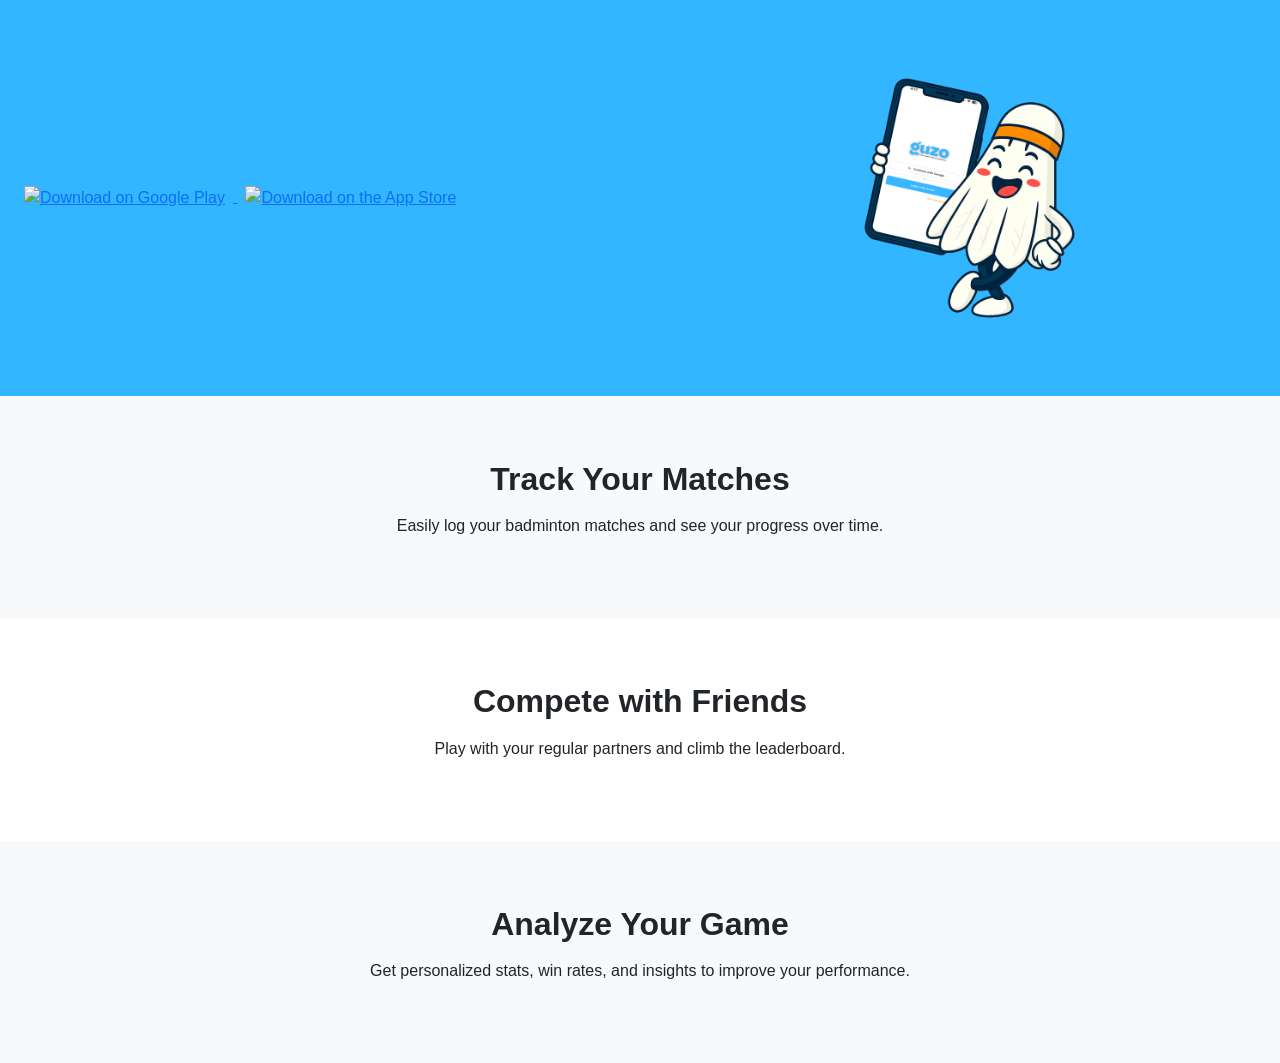
==== index.html @ fa040c20 "Update" ====
<!DOCTYPE html>
<html lang="en">
  <head>
    <meta charset="UTF-8" />
    <meta name="viewport" content="width=device-width, initial-scale=1.0" />
    <title>Guzo App Landing Page</title>
    <link
      href="https://cdn.jsdelivr.net/npm/bootstrap@5.3.0-alpha3/dist/css/bootstrap.min.css"
      rel="stylesheet"
    />
    <style>
      body {
        font-family: Arial, sans-serif;
      }
      .hero {
        background-color: #31b6ff;
        padding: 3rem 1rem;
        display: flex;
        flex-direction: column;
        align-items: center;
        justify-content: center;
        text-align: center;
      }
      @media (min-width: 768px) {
        .hero {
          flex-direction: row;
          justify-content: space-between;
          text-align: left;
        }
      }
      .store-buttons img {
        height: 50px;
        margin: 0.5rem;
      }
      .section {
        padding: 4rem 1rem;
        text-align: center;
      }
      .section h2 {
        font-weight: bold;
        margin-bottom: 1rem;
      }
    </style>
  </head>
  <body>
    <div class="hero container-fluid">
      <div class="col-md-6 d-flex flex-column align-items-center align-items-md-start">
        <div class="store-buttons">
          <a href="#">
            <img
              src="https://upload.wikimedia.org/wikipedia/commons/7/78/Google_Play_Store_badge_EN.svg"
              alt="Download on Google Play"
            />
          </a>
          <a href="#">
            <img
              src="https://developer.apple.com/assets/elements/badges/download-on-the-app-store.svg"
              alt="Download on the App Store"
            />
          </a>
        </div>
      </div>
      <div class="col-md-6 text-center mt-4 mt-md-0">
        <img
          src="./assets/guzo-phone-mascot.png"
          alt="Guzo App Preview"
          class="img-fluid"
          style="max-height: 300px"
        />
      </div>
    </div>

    <div class="section bg-light">
      <h2>Track Your Matches</h2>
      <p>Easily log your badminton matches and see your progress over time.</p>
    </div>

    <div class="section">
      <h2>Compete with Friends</h2>
      <p>Play with your regular partners and climb the leaderboard.</p>
    </div>

    <div class="section bg-light">
      <h2>Analyze Your Game</h2>
      <p>Get personalized stats, win rates, and insights to improve your performance.</p>
    </div>
  </body>
</html>
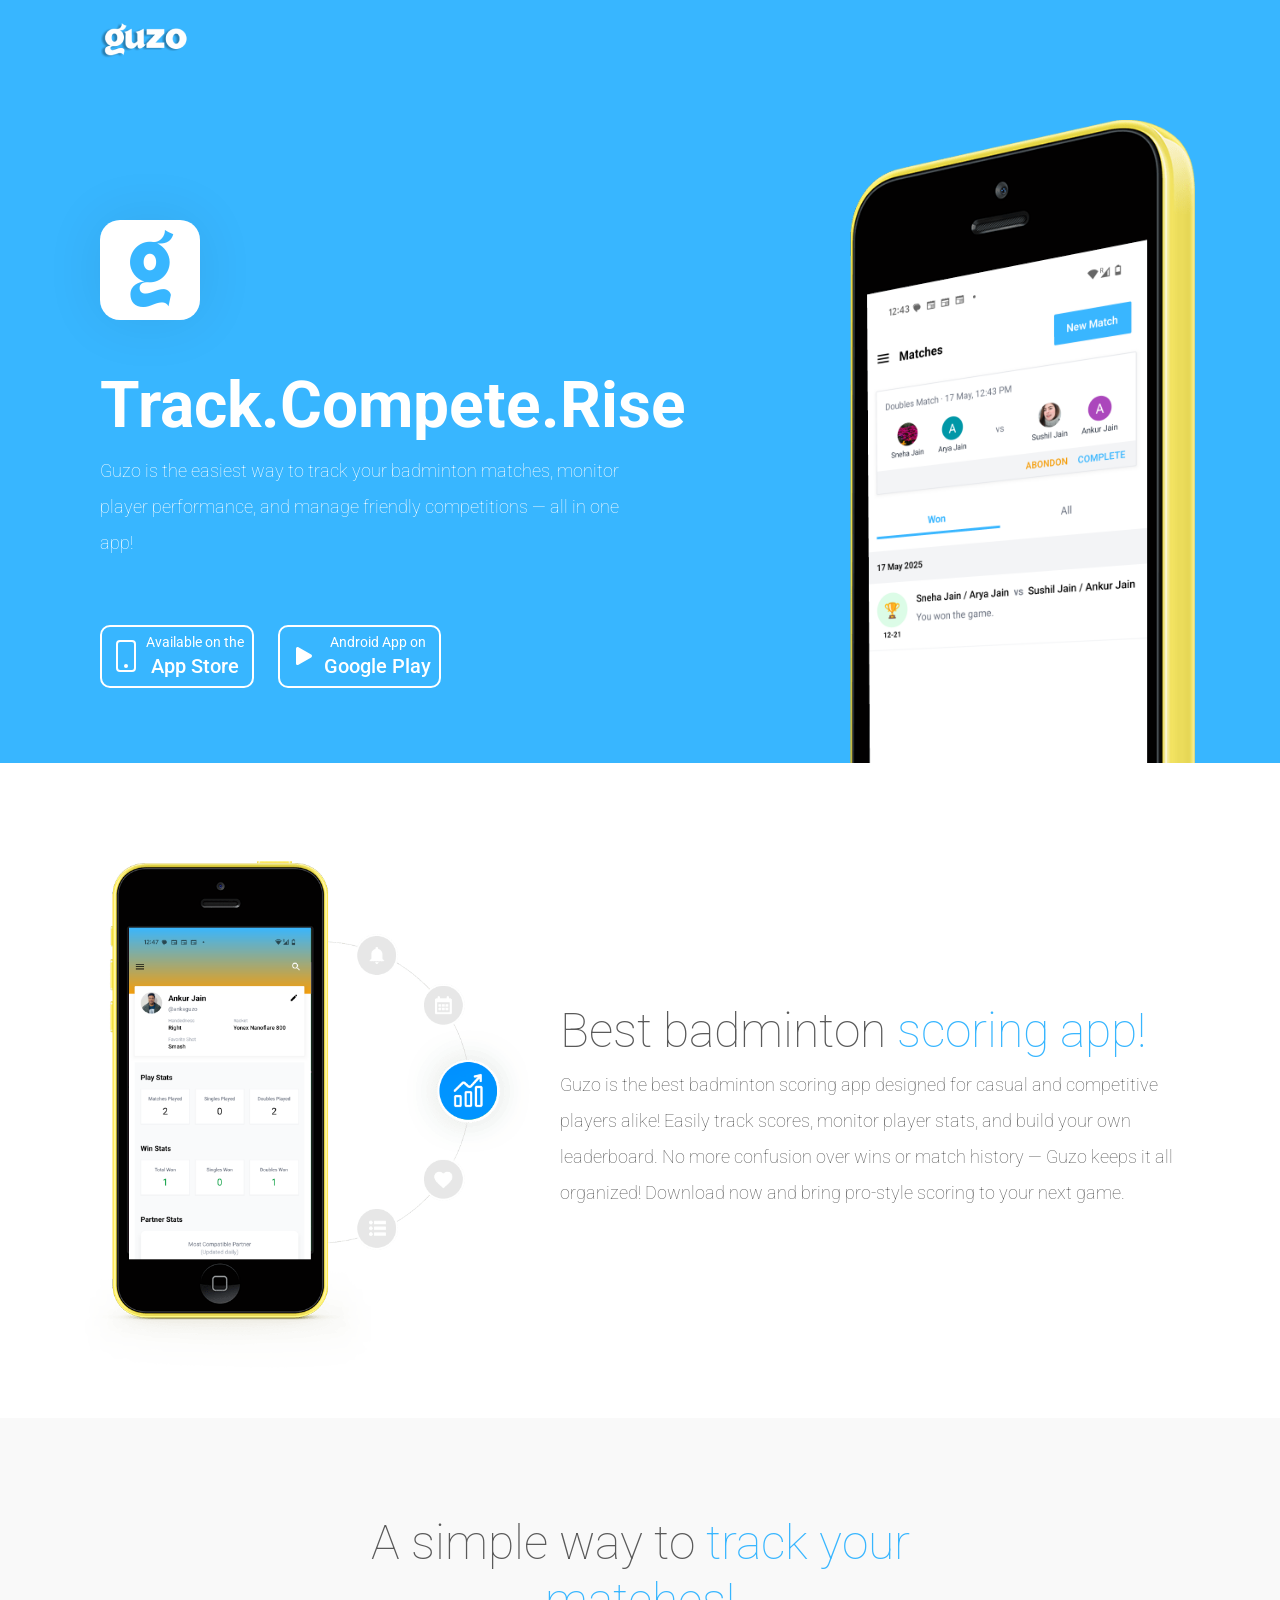
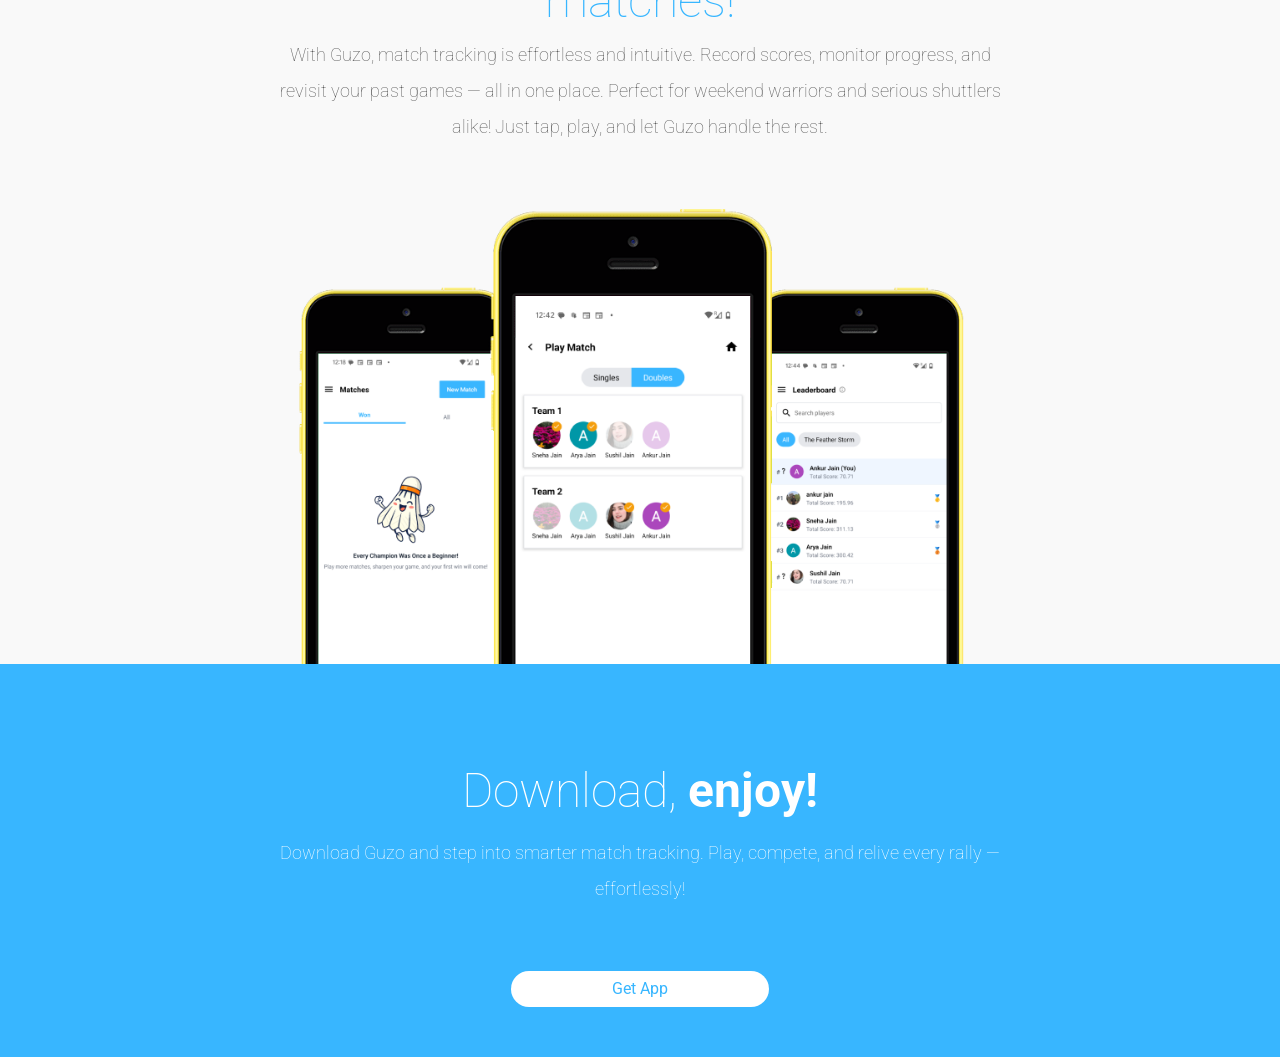
==== commit 066f209c: "Initial Landing page v1" ====
--- a/index.html
+++ b/index.html
@@ -1,88 +1,227 @@
-<!DOCTYPE html>
-<html lang="en">
-  <head>
-    <meta charset="UTF-8" />
-    <meta name="viewport" content="width=device-width, initial-scale=1.0" />
-    <title>Guzo App Landing Page</title>
-    <link
-      href="https://cdn.jsdelivr.net/npm/bootstrap@5.3.0-alpha3/dist/css/bootstrap.min.css"
-      rel="stylesheet"
-    />
-    <style>
-      body {
-        font-family: Arial, sans-serif;
-      }
-      .hero {
-        background-color: #31b6ff;
-        padding: 3rem 1rem;
-        display: flex;
-        flex-direction: column;
-        align-items: center;
-        justify-content: center;
-        text-align: center;
-      }
-      @media (min-width: 768px) {
-        .hero {
-          flex-direction: row;
-          justify-content: space-between;
-          text-align: left;
-        }
-      }
-      .store-buttons img {
-        height: 50px;
-        margin: 0.5rem;
-      }
-      .section {
-        padding: 4rem 1rem;
-        text-align: center;
-      }
-      .section h2 {
-        font-weight: bold;
-        margin-bottom: 1rem;
-      }
-    </style>
-  </head>
-  <body>
-    <div class="hero container-fluid">
-      <div class="col-md-6 d-flex flex-column align-items-center align-items-md-start">
-        <div class="store-buttons">
-          <a href="#">
-            <img
-              src="https://upload.wikimedia.org/wikipedia/commons/7/78/Google_Play_Store_badge_EN.svg"
-              alt="Download on Google Play"
-            />
-          </a>
-          <a href="#">
-            <img
-              src="https://developer.apple.com/assets/elements/badges/download-on-the-app-store.svg"
-              alt="Download on the App Store"
-            />
-          </a>
-        </div>
-      </div>
-      <div class="col-md-6 text-center mt-4 mt-md-0">
-        <img
-          src="./assets/guzo-phone-mascot.png"
-          alt="Guzo App Preview"
-          class="img-fluid"
-          style="max-height: 300px"
-        />
-      </div>
-    </div>
-
-    <div class="section bg-light">
-      <h2>Track Your Matches</h2>
-      <p>Easily log your badminton matches and see your progress over time.</p>
-    </div>
-
-    <div class="section">
-      <h2>Compete with Friends</h2>
-      <p>Play with your regular partners and climb the leaderboard.</p>
-    </div>
-
-    <div class="section bg-light">
-      <h2>Analyze Your Game</h2>
-      <p>Get personalized stats, win rates, and insights to improve your performance.</p>
-    </div>
-  </body>
-</html>
+<!DOCTYPE html>
+<html lang="en">
+
+<head>
+    <meta charset="UTF-8">
+    <meta name="viewport" content="width=device-width, initial-scale=1.0">
+
+    <!-- Favicon -->
+    <link rel="apple-touch-icon" sizes="180x180" href="images/guzo-logo.png">
+    <link rel="icon" type="image/png" sizes="32x32" href="images/guzo-logo.png">
+    <link rel="icon" type="image/png" sizes="16x16" href="images/guzo-logo.png">
+    <link rel="manifest" href="images/favicon/site.webmanifest">
+    <meta name="msapplication-TileColor" content="#00a300">
+    <meta name="theme-color" content="#ffffff">
+    <!-- End of Favicon -->
+
+    <!-- Required Social Preview MetaTags -->
+    <!-- Primary Meta Tags -->
+    <meta name="title" content="Guzo">
+    <meta name="description"
+        content="Guzo is the easiest way to track your badminton matches, monitor player performance, and manage friendly competitions — all in one app! ">
+
+    <!-- Open Graph / Facebook -->
+    <meta property="og:type" content="website">
+    <meta property="og:url" content="https://guzo.co.in">
+    <meta property="og:title" content="Guzo: Badminton score & stats">
+    <meta property="og:description"
+        content="Guzo is the easiest way to track your badminton matches, monitor player performance, and manage friendly competitions — all in one app!">
+    <meta property="og:image" content="images/preview.jpg">
+
+    <!-- Twitter -->
+    <meta property="twitter:card" content="summary_large_image">
+    <meta property="twitter:url" content="https://guzo.co.in">
+    <meta property="twitter:title" content="Guzo: Badminton score & stats">
+    <meta property="twitter:description"
+        content="Guzo is the easiest way to track your badminton matches, monitor player performance, and manage friendly competitions — all in one app!">
+    <meta property="twitter:image" content="images/preview.jpg">
+    <!-- End Required Social Preview MetaTags -->
+
+    <!-- ROBOTO - Google Font -->
+    <link href="https://fonts.googleapis.com/css2?family=Roboto:wght@300;400;700;900&display=swap" rel="stylesheet">
+
+    <!-- Main CSS Linking -->
+    <link rel="stylesheet" href="style.css">
+
+    <!-- Bootstrap 4.5.3 Stylesheet CDN -->
+    <link rel="stylesheet" href="https://cdn.jsdelivr.net/npm/bootstrap@4.5.3/dist/css/bootstrap.min.css"
+        integrity="sha384-TX8t27EcRE3e/ihU7zmQxVncDAy5uIKz4rEkgIXeMed4M0jlfIDPvg6uqKI2xXr2" crossorigin="anonymous">
+
+    <title>Guzo: Badminton score & stats</title>
+</head>
+
+<body data-anm=".anm">
+    <!-- Preloader -->
+    <div class="preloader">
+        <div class="loader"></div>
+    </div>
+    <!-- Hero Section -->
+    <div id="hero" class="bg-blue">
+       
+        <!-- Hero Contents -->
+        <div class="container text-white">
+            <!-- Navbar -->
+            <nav class="navbar navbar-expand-lg navbar-light pt-3 text-white">
+                <!-- logo -->
+                <a class="navbar-brand" href=""><img src="images/guzo-logo-white.png" alt=""></a>
+
+                <button class="navbar-toggler" type="button" data-toggle="collapse" data-target="#navbarTogglerDemo02"
+                    aria-controls="navbarTogglerDemo02" aria-expanded="false" aria-label="Toggle navigation">
+                    <span class="toggle-icon">
+                        <svg width="1em" height="1em" viewBox="0 0 16 16" class="bi bi-three-dots-vertical"
+                            fill="#ffffff" xmlns="http://www.w3.org/2000/svg">
+                            <path fill-rule="evenodd"
+                                d="M9.5 13a1.5 1.5 0 1 1-3 0 1.5 1.5 0 0 1 3 0zm0-5a1.5 1.5 0 1 1-3 0 1.5 1.5 0 0 1 3 0zm0-5a1.5 1.5 0 1 1-3 0 1.5 1.5 0 0 1 3 0z" />
+                        </svg></span>
+                </button>
+
+                <div class="collapse navbar-collapse" id="navbarTogglerDemo02">
+                    <ul class="navbar-nav text-center ml-auto mt-2 mt-lg-0">
+
+                        <!-- <li class="nav-item text-center">
+                            <a class="get-app btn" href="#">Get App</a>
+                        </li> -->
+                    </ul>
+                </div>
+            </nav>
+
+            <!-- Hero Main Items -->
+            <div class="row ml-0 mt-5">
+                <div class="col-12 col-lg-8 col-md-8 hero-left">
+                    <img class="rounded-icon mb-5" src="images/icon.png" alt="">
+                    <h1><span class="text-bold">Track.Compete.Rise</span></h1>
+                    <p class="w-75 mb-5">
+                        Guzo is the easiest way to track your badminton matches, monitor player performance, 
+                        and manage friendly competitions — all in one app!
+                    </p>
+                    <div class="download-buttons">
+                        <div class="download-app pt-3 d-flex flex-row pb-5">
+                            <a href="#" class="text-white">
+                                <div class="appstore">
+                                    <div
+                                        class="card border-white rounded bg-blue d-flex flex-row align-items-center  px-2 text-center">
+                                        <div class="icon float-left align-items-center"><svg width="2rem" height="2rem"
+                                                viewBox="0 0 16 16" class="bi bi-phone" fill="currentColor"
+                                                xmlns="http://www.w3.org/2000/svg">
+                                                <path fill-rule="evenodd"
+                                                    d="M11 1H5a1 1 0 0 0-1 1v12a1 1 0 0 0 1 1h6a1 1 0 0 0 1-1V2a1 1 0 0 0-1-1zM5 0a2 2 0 0 0-2 2v12a2 2 0 0 0 2 2h6a2 2 0 0 0 2-2V2a2 2 0 0 0-2-2H5z" />
+                                                <path fill-rule="evenodd" d="M8 14a1 1 0 1 0 0-2 1 1 0 0 0 0 2z" />
+                                            </svg></div>
+                                        <div class="content float-right ml-1">
+                                            <small>Available on the</small>
+                                            <h5>App Store</h5>
+                                        </div>
+                                    </div>
+                                </div>
+                            </a>
+                            <div class="download-app ml-4">
+                                <a href="#" class="text-white">
+                                    <div class="playstore">
+                                        <div
+                                            class="card border-white rounded bg-blue d-flex flex-row align-items-center px-2 text-center">
+                                            <div class="icon float-left align-items-center">
+                                                <svg width="2rem" height="2rem" viewBox="0 0 16 16"
+                                                    class="bi bi-play-fill" fill="#ffffff"
+                                                    xmlns="http://www.w3.org/2000/svg">
+                                                    <path
+                                                        d="M11.596 8.697l-6.363 3.692c-.54.313-1.233-.066-1.233-.697V4.308c0-.63.692-1.01 1.233-.696l6.363 3.692a.802.802 0 0 1 0 1.393z" />
+                                                </svg>
+                                            </div>
+                                            <div class="content float-right ml-1">
+                                                <small>Android App on</small>
+                                                <h5>Google Play</h5>
+                                            </div>
+                                        </div>
+                                    </div>
+                                </a>
+                            </div>
+                        </div>
+                    </div>
+                </div>
+
+                <div class="col-4 col-lg-4 col-md-4 ml-auto d-flex">
+                    <img src="images/hero-right-image.png" class="hero-right-img">
+                </div>
+            </div>
+
+        </div>
+    </div>
+    <!-- End Hero Section -->
+
+    <!-- Features Section -->
+    <section id="features" class="mt-5">
+        <div class="container">
+            <div class="row">
+                <div class="col-12 col-lg-5 col-md-6">
+                    <img src="images/features.png" alt="">
+                </div>
+                <div class="col-12 col-lg-7 col-md-6 d-flex flex-column my-auto">
+                    <h2>Best badminton <span class="text-blue">scoring app!</span></h2>
+                    <p>
+                        Guzo is the best badminton scoring app designed for casual and competitive players alike!
+                        Easily track scores, monitor player stats, and build your own leaderboard.
+                        No more confusion over wins or match history — Guzo keeps it all organized!
+                        Download now and bring pro-style scoring to your next game.
+                    </p>
+                </div>
+            </div>
+        </div>
+    </section>
+    <!-- End Features Section -->
+
+    <!-- Plan Section -->
+    <div id="plan" class="bg-shade text-center pt-5">
+        <div class="container  pt-5">
+            <div class="row">
+                <div class="col-12 col-lg-8 m-auto">
+                    <h2>A simple way to <span class="text-blue">track your matches!</span></h2>
+                    <p>
+                        With Guzo, match tracking is effortless and intuitive.
+                        Record scores, monitor progress, and revisit your past games — all in one place.
+                        Perfect for weekend warriors and serious shuttlers alike!
+                        Just tap, play, and let Guzo handle the rest.
+                    </p>
+                    <img class="mt-5 text-center" src="images/app-screenshot.png" alt="">
+                </div>
+            </div>
+        </div>
+    </div>
+
+    <!-- Footer Section -->
+    <section id="footer" class="text-white text-center">
+        <div class="container pt-5">
+            <div class="row">
+                <div class="col-12 col-lg-8 m-auto">
+                    <h2 class="mb-3">Download, <span class="text-bold">enjoy!</span></h2>
+                    <p>
+                        Download Guzo and step into smarter match tracking.
+                        Play, compete, and relive every rally — effortlessly!
+                    </p>
+                    <a class="our-app-btn btn mt-5" href="#">Get App</a>
+                </div>
+            </div>
+        </div>
+    </section>
+    <!-- End Footer Section -->
+
+    <!--   Bootstrap jQuery CDN   -->
+    <script src="https://code.jquery.com/jquery-3.5.1.slim.min.js" integrity="sha384-DfXdz2htPH0lsSSs5nCTpuj/zy4C+OGpamoFVy38MVBnE+IbbVYUew+OrCXaRkfj" crossorigin="anonymous"></script>
+    <script src="https://cdn.jsdelivr.net/npm/bootstrap@4.5.3/dist/js/bootstrap.bundle.min.js" integrity="sha384-ho+j7jyWK8fNQe+A12Hb8AhRq26LrZ/JpcUGGOn+Y7RsweNrtN/tE3MoK7ZeZDyx" crossorigin="anonymous"></script>
+    
+    <script>
+        // Anm © 2014-2015 Andrey Polischuk github.com/andrepolischuk/anm
+            !function () { "use strict"; function g() { } function i(a) { var b = {}; return b.x = a.clientX - window.innerWidth / 2 || 0, b.y = a.clientY - window.innerHeight / 2 || 0, b.fi = Math.atan(0 === b.x ? 1 / 0 : -b.y / b.x) + (b.x < 0 ? Math.PI : -b.y < 0 ? 2 * Math.PI : 0), b.s = 45 * Math.sin(2 * b.fi) / 100, b.x /= 100, b.y /= 100, b.r = 2 * (Math.sqrt(Math.pow(b.x, 2) + Math.pow(b.y, 2)) / Math.sqrt(Math.pow(window.innerWidth, 2) + Math.pow(window.innerHeight, 2))), b } function j(a) { for (var b = {}, c = 0; c < e.length; c++)b[e[c]] = +a.getAttribute("data-speed-" + e[c]) || 0; return b } function k(a, b) { var c = {}; return c.x = a.x * b.x + "px", c.y = a.y * b.y + "px", c.scale = 1 + a.r * b.scale, c.opacity = 1 - a.r * Math.abs(b.opacity), c.rotate = 100 * -a.s * a.r * b.rotate + "deg", c } function l(a, c) { if (b) a.style.marginLeft = c.x, a.style.marginTop = c.y; else { for (var d in f) f.hasOwnProperty(d) && (a.style[d] = [f[d], "(", c.x + "," + c.y, "translate" === f[d] ? "" : ",0", ") scale(", c.scale, ") rotate(", c.rotate, ")"].join("")); a.style.opacity = c.opacity, a.style.MozOpacity = c.opacity } } function m(a) { if (!d) { a = "touchmove" === a.type ? a.changedTouches[0] : a; for (var b, c, g, e = i(a), f = 0; f < h.length; f++)g = h[f], b = j(g), c = k(e, b), l(g, c) } } var a = document.body.getAttribute("data-anm"); if (a) { var d, b = /MSIE.\d+\./gi.test(navigator.userAgent) && +navigator.userAgent.replace(/.*MSIE.(\d+)\..*/gi, "$1") < 9, c = "ontouchstart" in window || "onmsgesturechange" in window ? "touchmove" : "mousemove", e = ["x", "y", "scale", "opacity", "rotate"], f = { webkitTransform: "translate3d", MozTransform: "translate3d", msTransform: "translate3d", OTransform: "translate", transform: "translate3d" }, h = g.elements = document.querySelectorAll(a); g.on = function () { d = !1 }, g.off = function () { d = !0 }, g.toggle = function () { d = !d }, m({}), window.addEventListener ? window.addEventListener(c, m, !1) : window.attachEvent("onmousemove", function () { m.call(window, window.event) }), "function" == typeof define && define.amd ? define([], function () { return g }) : "undefined" != typeof module && module.exports ? module.exports = g : this.anm = g } }.call(this);
+
+
+            // Preloader
+            document.querySelector(".preloader").classList.add("opacity-0");
+            setTimeout(function () {
+                document.querySelector(".preloader").style.display = "none";
+            }, 1000);
+
+            // Initialize plugin
+            anm.on();
+    </script>
+</body>
+
+</html>
--- a/style.css
+++ b/style.css
@@ -0,0 +1,420 @@
+/* CSS Global Rules */
+* {
+    margin: 0;
+    padding: 0;
+    box-sizing: border-box;
+    font-family: "Roboto",
+        sans-serif !important;
+    scroll-behavior: smooth;
+}
+
+html {
+    font-size: 16px !important;
+}
+
+body {
+    font-size: 1.125rem !important;
+    overflow-x: hidden;
+    color: #5a5a5a !important;
+}
+
+h1 {
+    font-size: 4rem !important;
+}
+
+h2 {
+    font-size: 3rem !important;
+    font-weight: 100 !important;
+}
+
+h1,
+h2 {
+    font-weight: 100 !important;
+}
+
+p {
+    font-size: 1.125rem !important;
+    line-height: 2;
+    font-weight: 100;
+}
+
+img {
+    -moz-user-select: none;
+    -ms-user-select: none;
+    -webkit-user-drag: none;
+    -webkit-user-select: none;
+    user-drag: none;
+    user-select: none;
+    height: auto;
+    max-width: 100%;
+    pointer-events: none;
+}
+
+::selection {
+    background-color: #2ecc71;
+    color: #ffffff;
+}
+
+.btn:focus {
+    box-shadow: none !important;
+}
+
+/* Preloader */
+.preloader {
+    background-color: #ffffff;
+    position: fixed;
+    left: 0;
+    top: 0;
+    height: 100%;
+    width: 100%;
+    z-index: 150;
+    display: flex;
+    display: -ms-flexbox;
+    -ms-flex-align: center;
+    -ms-flex-pack: center;
+    align-items: center;
+    justify-content: center;
+    transition: all 1s ease;
+    -webkit-transition: all 1s ease;
+}
+
+.preloader.opacity-0 {
+    opacity: 0;
+}
+
+.preloader .loader {
+    height: 2.5rem;
+    width: 2.5rem;
+    border: 0.25rem solid #2ecc71;
+    border-radius: 50%;
+    border-top: 0.25rem solid transparent;
+    border-bottom: 0.25rem solid transparent;
+    animation: spin 2s linear infinite;
+    -webkit-animation: spin 0.8s linear infinite;
+}
+
+@keyframes spin {
+    0% {
+        transform: rotate(0deg);
+        -webkit-transform: rotate(0deg);
+    }
+
+    100% {
+        transform: rotate(360deg);
+        -webkit-transform: rotate(360deg);
+    }
+}
+
+@-webkit-keyframes spin {
+    0% {
+        transform: rotate(0deg);
+        -webkit-transform: rotate(0deg);
+    }
+
+    100% {
+        transform: rotate(360deg);
+        -webkit-transform: rotate(360deg);
+    }
+}
+
+/* End: Preloader */
+
+/* End CSS Global Rules */
+
+/* Reusable Components */
+
+section {
+    padding: 3.125rem 0;
+}
+
+/* End Reusable Components */
+
+/* Custom Classes */
+
+/* Custom Classes for Texts */
+.text-green {
+    color: #2ecc71 !important;
+    font-weight: 100 !important;
+}
+
+.text-blue {
+    color: #38b6ff !important;
+    font-weight: 100 !important;
+}
+
+.text-gray {
+    color: #b4b4b4 !important;
+}
+
+.text-metal {
+    color: #5a5a5a !important;
+    font-weight: 100 !important;
+}
+
+.text-bold {
+    font-weight: 700 !important;
+}
+
+/* Custom Classes for Backgrounds */
+.bg-green {
+    background: #2ecc71 !important;
+}
+
+.bg-blue {
+    background: #38b6ff !important;
+}
+
+.bg-shade {
+    background: #f9f9f9 !important;
+}
+
+/* Custom Button */
+.get-app {
+    padding: 0.3125rem 1.875rem !important;
+    color: #38b6ff !important;
+    background-color: #fff !important;
+    border-radius: 3.125rem !important;
+}
+
+/* End Custom Classes */
+
+/* Main Styles */
+
+/* Hero Section Styling */
+
+/* Navbar Styling */
+.navbar-light .navbar-toggler {
+    border: 0.0625rem solid transparent !important;
+    outline: 0.0625rem solid transparent !important;
+
+}
+
+.navbar-light .navbar-nav .nav-link {
+    color: #ffffff !important;
+}
+
+.navbar-light .navbar-nav .nav-link:hover,
+.navbar-light .navbar-nav .nav-link:active {
+    color: #f9f9f9 !important;
+}
+
+.navbar-nav li {
+    margin-left: 1.875rem !important;
+}
+
+#hero {
+    color: #ffffff;
+    height: 100%;
+    width: 100%;
+    position: relative;
+}
+
+.bg-image img {
+    position: absolute;
+    left: 0;
+    right: 0;
+    margin-left: auto;
+    margin-right: auto;
+    filter: blur(0.3125rem);
+    overflow-x: hidden;
+}
+
+.hero-left {
+    margin-top: 6.25rem;
+}
+
+.rounded-icon {
+    border-radius: 1.25rem;
+    box-shadow: 0 0 3.75rem #00000015;
+}
+
+.appstore .card,
+.playstore .card {
+    border: 0.125rem solid #ffffff !important;
+    border-radius: 0.625rem !important;
+}
+
+/* End Hero Section Styling */
+
+#plan .container {
+    position: relative;
+    padding-top: 3.125rem;
+}
+
+.plan-bg-image {
+    position: absolute;
+    bottom: 10%;
+    filter: blur(0.3125rem);
+
+}
+
+/* End Plan Section */
+
+/* Manage Section */
+.item-image img {
+    width: 5rem !important;
+}
+
+.food-items p {
+    line-height: 1 !important;
+}
+
+.screen {
+    display: none;
+}
+
+/* End Manage Section */
+
+/* Footer Section */
+#footer {
+    background: #38b6ff;
+    background-position: center center;
+    background-size: contain;
+}
+
+.our-app-btn {
+    padding: 0.3125rem 100px !important;
+    color: #38b6ff !important;
+    background-color: #fff !important;
+    border-radius: 3.125rem !important;
+}
+
+.btn:hover {
+    transform: scale(1.1);
+    transition: .3s;
+}
+
+/* End Footer Section */
+
+/* End Main Styles */
+
+/* Extra small devices (portrait phones, less than 576px) */
+@media (max-width: 575.98px) {
+    body {
+        font-size: 16px !important;
+        text-align: center !important;
+    }
+
+    h1 {
+        font-size: 40px !important;
+    }
+
+    h2 {
+        font-size: 30px !important;
+    }
+
+    .bg-image img {
+        top: 300px !important;
+        overflow: hidden !important;
+    }
+
+    #hero .row {
+        margin-top: 0 !important;
+        margin-right: 0 !important;
+    }
+
+    #hero .row p {
+        width: 100% !important;
+        margin: 0 !important;
+    }
+
+    .download-app {
+        display: none !important;
+    }
+
+    .download-app:last-child {
+        display: none !important;
+
+    }
+
+    #manage {
+        padding: 50px 0 !important;
+    }
+
+    #manage .row p {
+        margin-right: 0 !important;
+    }
+
+    .food-items {
+        display: none !important;
+
+    }
+
+    .screen {
+        display: block !important;
+    }
+}
+
+/* Small devices (landscape phones, 576px and up) */
+@media (min-width: 576px) and (max-width: 767.98px) {
+    body {
+        text-align: center !important;
+    }
+
+    h1 {
+        font-size: 50px !important;
+    }
+
+    h2 {
+        font-size: 40px !important;
+    }
+
+    .bg-image img {
+        top: 300px !important;
+    }
+
+    #hero .row {
+        margin-top: 0 !important;
+        margin-right: 0 !important;
+    }
+
+    #hero .row p {
+        width: 100% !important;
+        margin: 0 !important;
+    }
+
+    .download-buttons {
+        margin-left: 15% !important;
+    }
+
+    #manage .row p {
+        margin-right: 0 !important;
+    }
+}
+
+/* Medium devices (tablets, 768px and up) */
+@media (min-width: 768px) and (max-width: 991.98px) {
+
+    h1 {
+        font-size: 50px !important;
+    }
+
+    h2 {
+        font-size: 40px !important;
+    }
+
+    .bg-image img {
+        top: 300px !important;
+    }
+
+    #hero .row {
+        margin-top: 0 !important;
+        margin-right: 0 !important;
+    }
+
+    #hero .row p {
+        width: 100% !important;
+        margin: 0 !important;
+    }
+
+    #manage {
+        text-align: center !important;
+    }
+}
+
+@media (max-width: 1900px) {
+    .bg-image img {
+        top: 100px !important;
+        overflow-x: hidden !important;
+    }
+}
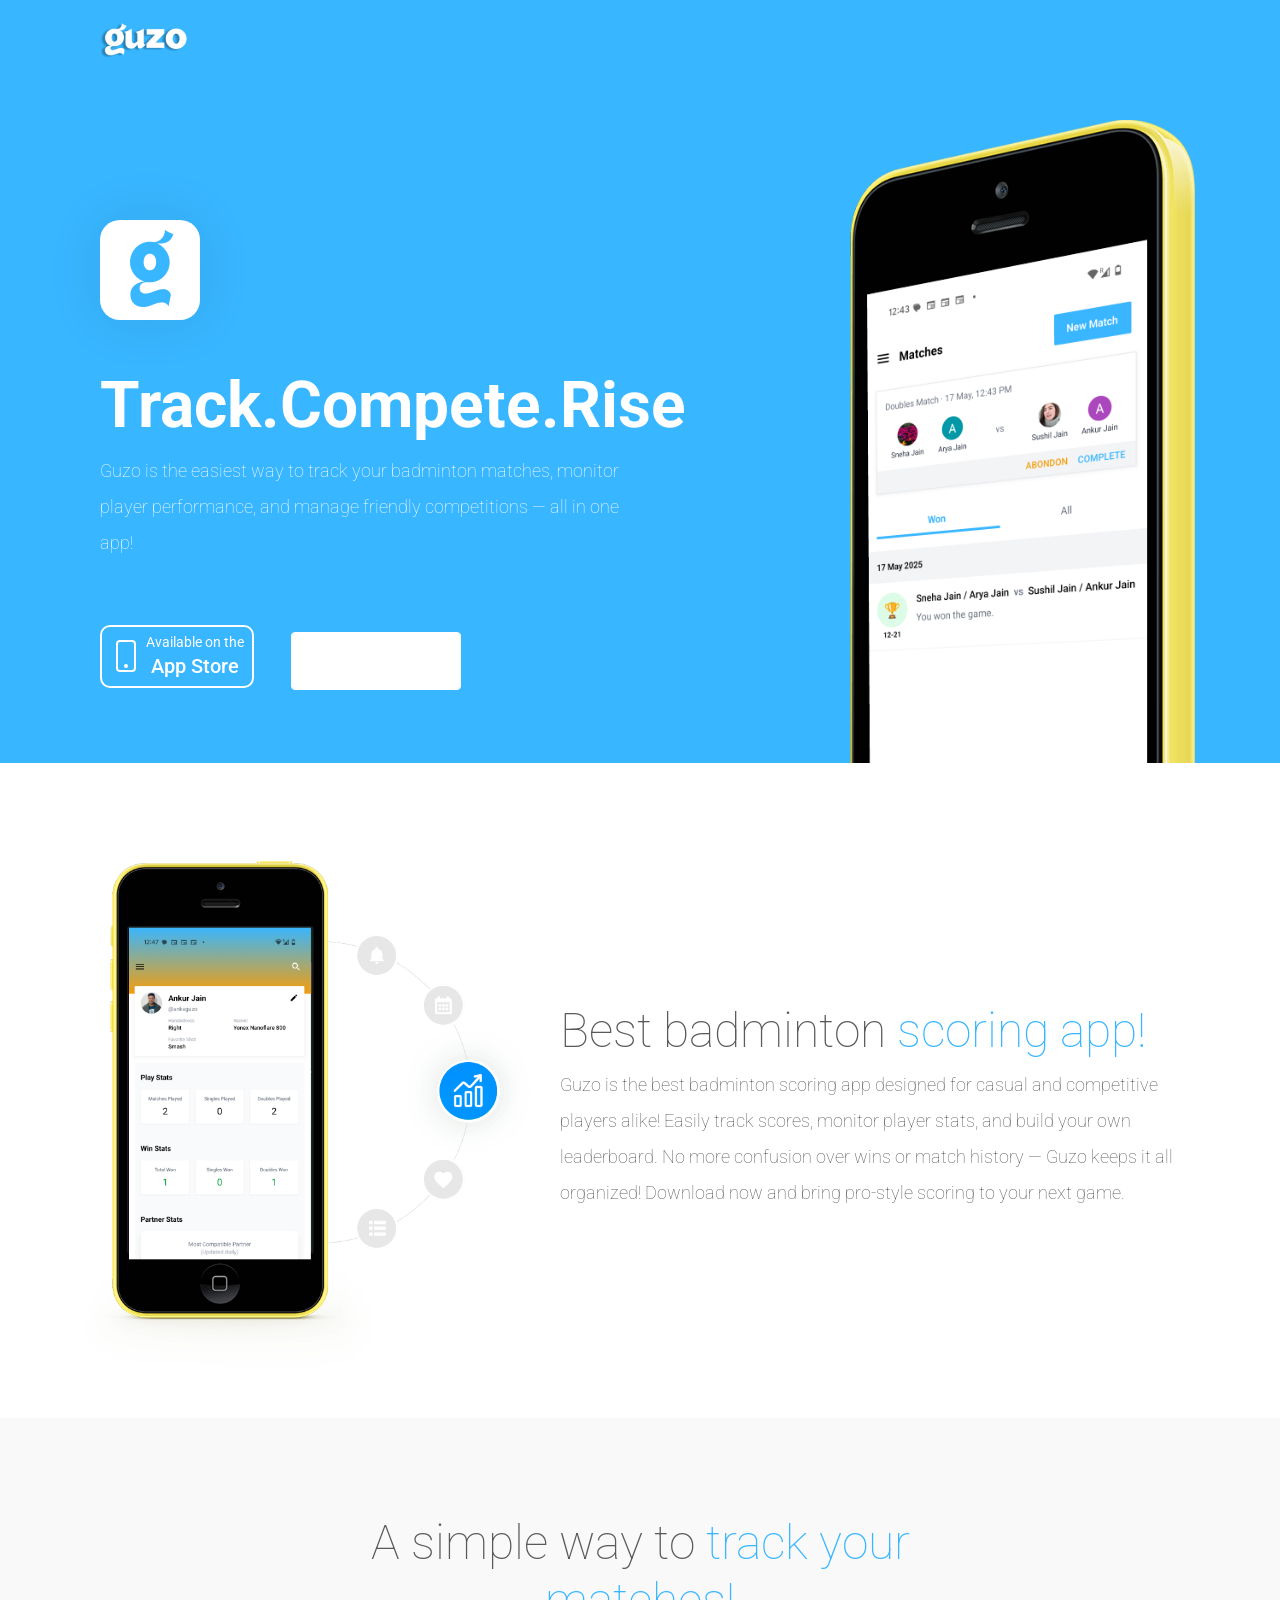
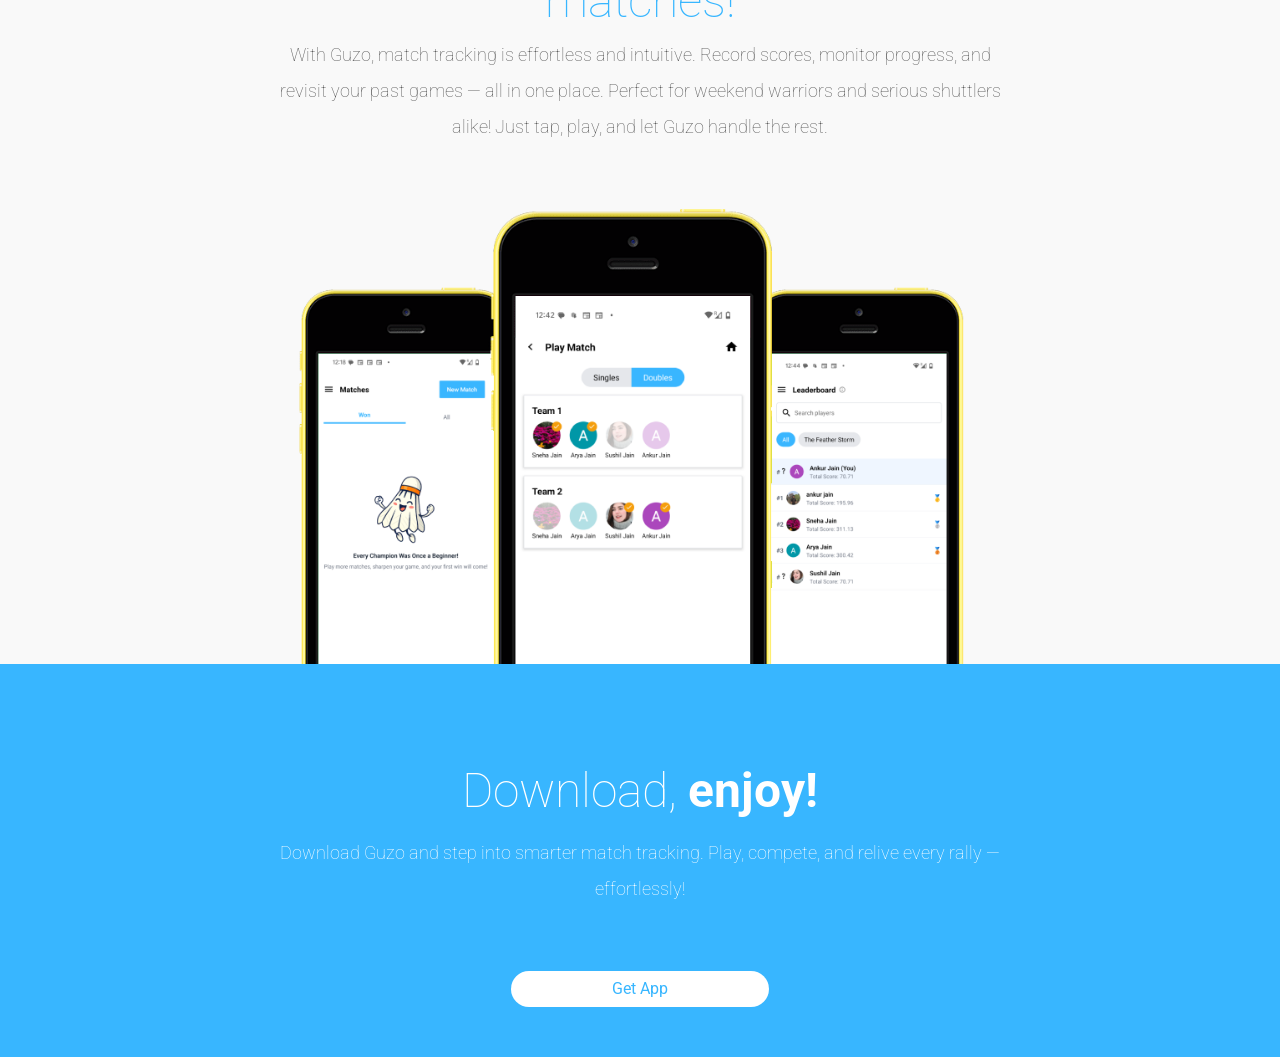
==== commit 01cbe01a: "Adding modal for google play closed testing workflow" ====
--- a/index.html
+++ b/index.html
@@ -64,25 +64,6 @@
             <nav class="navbar navbar-expand-lg navbar-light pt-3 text-white">
                 <!-- logo -->
                 <a class="navbar-brand" href=""><img src="images/guzo-logo-white.png" alt=""></a>
-
-                <button class="navbar-toggler" type="button" data-toggle="collapse" data-target="#navbarTogglerDemo02"
-                    aria-controls="navbarTogglerDemo02" aria-expanded="false" aria-label="Toggle navigation">
-                    <span class="toggle-icon">
-                        <svg width="1em" height="1em" viewBox="0 0 16 16" class="bi bi-three-dots-vertical"
-                            fill="#ffffff" xmlns="http://www.w3.org/2000/svg">
-                            <path fill-rule="evenodd"
-                                d="M9.5 13a1.5 1.5 0 1 1-3 0 1.5 1.5 0 0 1 3 0zm0-5a1.5 1.5 0 1 1-3 0 1.5 1.5 0 0 1 3 0zm0-5a1.5 1.5 0 1 1-3 0 1.5 1.5 0 0 1 3 0z" />
-                        </svg></span>
-                </button>
-
-                <div class="collapse navbar-collapse" id="navbarTogglerDemo02">
-                    <ul class="navbar-nav text-center ml-auto mt-2 mt-lg-0">
-
-                        <!-- <li class="nav-item text-center">
-                            <a class="get-app btn" href="#">Get App</a>
-                        </li> -->
-                    </ul>
-                </div>
             </nav>
 
             <!-- Hero Main Items -->
@@ -96,7 +77,7 @@
                     </p>
                     <div class="download-buttons">
                         <div class="download-app pt-3 d-flex flex-row pb-5">
-                            <a href="#" class="text-white">
+                            <a href="https://apps.apple.com/in/app/guzo-badminton-score-stats/id6745791437" class="text-white">
                                 <div class="appstore">
                                     <div
                                         class="card border-white rounded bg-blue d-flex flex-row align-items-center  px-2 text-center">
@@ -114,8 +95,8 @@
                                     </div>
                                 </div>
                             </a>
-                            <div class="download-app ml-4">
-                                <a href="#" class="text-white">
+                            <!-- <div class="download-app ml-4">
+                                <a href="https://play.google.com/store/apps/details?id=com.guzo_expo_user.guzo" class="text-white">
                                     <div class="playstore">
                                         <div
                                             class="card border-white rounded bg-blue d-flex flex-row align-items-center px-2 text-center">
@@ -134,6 +115,50 @@
                                         </div>
                                     </div>
                                 </a>
+                            </div> -->
+                            <!-- Google Play Button with Modal Trigger -->
+                            <div class="download-app ml-4">
+                                <button class="btn text-white bg-blue" data-toggle="modal" data-target="#betaModal">
+                                <div class="playstore card border-white rounded d-flex flex-row align-items-center px-2 text-center">
+                                    <div class="icon float-left align-items-center">
+                                    <svg width="2rem" height="2rem" viewBox="0 0 16 16"
+                                        class="bi bi-play-fill" fill="#ffffff"
+                                        xmlns="http://www.w3.org/2000/svg">
+                                        <path d="M11.596 8.697l-6.363 3.692c-.54.313-1.233-.066-1.233-.697V4.308c0-.63.692-1.01 1.233-.696l6.363 3.692a.802.802 0 0 1 0 1.393z"/>
+                                    </svg>
+                                    </div>
+                                    <div class="content float-right ml-1">
+                                    <small>Closed Beta</small>
+                                    <h5>Join & Install</h5>
+                                    </div>
+                                </div>
+                                </button>
+                            </div>
+                            
+                            <!-- Modal -->
+                            <div class="modal fade" id="betaModal" tabindex="-1" aria-hidden="true">
+                                <div class="modal-dialog modal-dialog-centered">
+                                <div class="modal-content p-4 text-center">
+                                    <h4 class="mb-3">Guzo Android Beta</h4>
+                                    <p>
+                                    Our Android app is currently in <b>closed testing</b>.  
+                                    To install, please follow these steps:
+                                    </p>
+                                    <ol class="text-left">
+                                    <li>
+                                        Join our 
+                                        <a href="https://groups.google.com/g/guzo-betatesters" target="_blank">
+                                        Google Beta Group
+                                        </a>
+                                    </li>
+                                    <li>
+                                        After joining, click below to install from Play Store
+                                    </li>
+                                    </ol>
+                                    <a href="https://play.google.com/store/apps/details?id=com.guzo_expo_user.guzo"
+                                    target="_blank" class="btn btn-primary mt-3">Go to Play Store</a>
+                                </div>
+                                </div>
                             </div>
                         </div>
                     </div>
--- a/style.css
+++ b/style.css
@@ -319,27 +319,34 @@
     }
 
     .download-app {
+        display: flex !important;
+        flex-direction: row !important;
+        justify-content: center;
+        flex-wrap: wrap;
+        align-items: center !important;
+    }
+
+    .download-app > * {
+        margin: 0.5rem !important;
+    }
+    
+    .hero-right-img {
         display: none !important;
     }
 
-    .download-app:last-child {
-        display: none !important;
-
-    }
-
-    #manage {
-        padding: 50px 0 !important;
-    }
-
-    #manage .row p {
-        margin-right: 0 !important;
-    }
-
-    .food-items {
-        display: none !important;
-
-    }
-
+    .hero-left {
+        text-align: center;
+        align-items: center;
+        justify-content: center;
+        display: flex;
+        flex-direction: column;
+    }
+    
+    .hero-left h1 {
+        font-size: 2rem !important;
+        margin-bottom: 1rem;
+    }
+  
     .screen {
         display: block !important;
     }
@@ -380,6 +387,10 @@
     #manage .row p {
         margin-right: 0 !important;
     }
+    
+    .hero-right-img {
+        display: none !important;
+    }
 }
 
 /* Medium devices (tablets, 768px and up) */
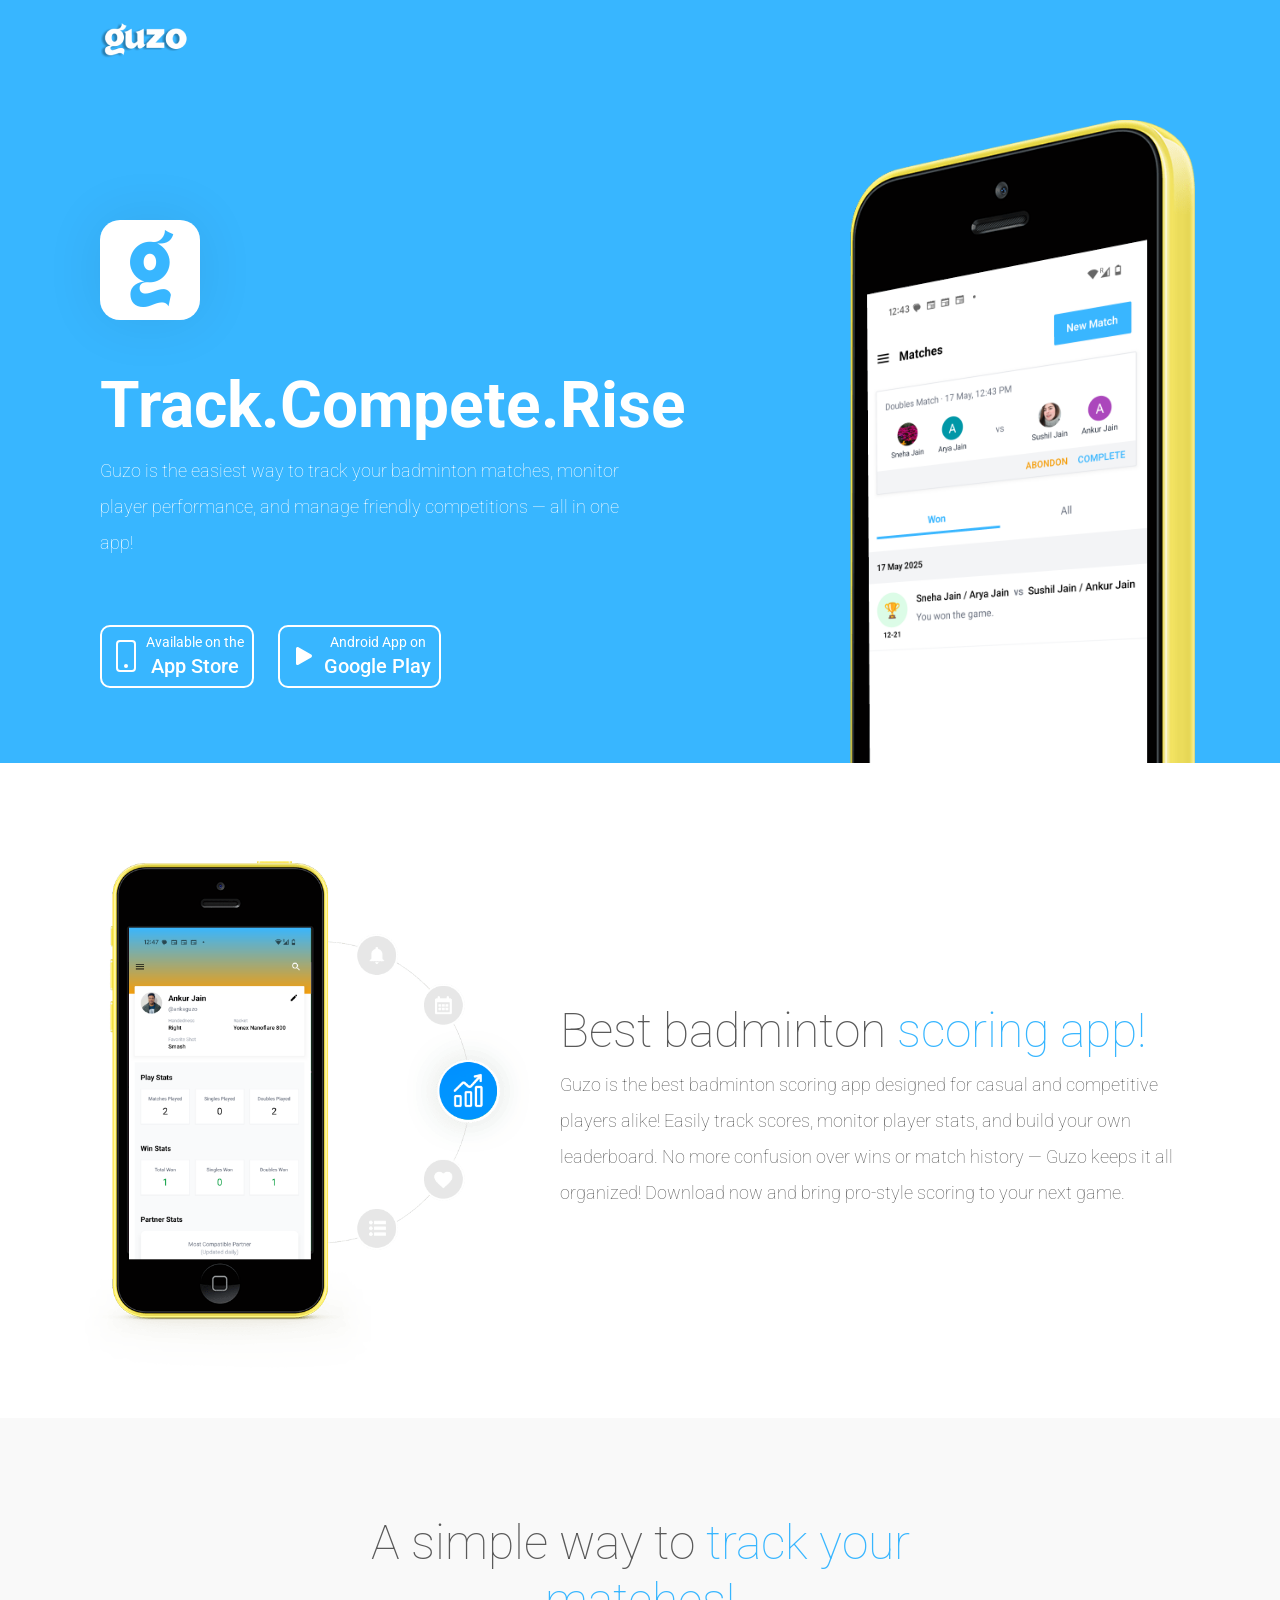
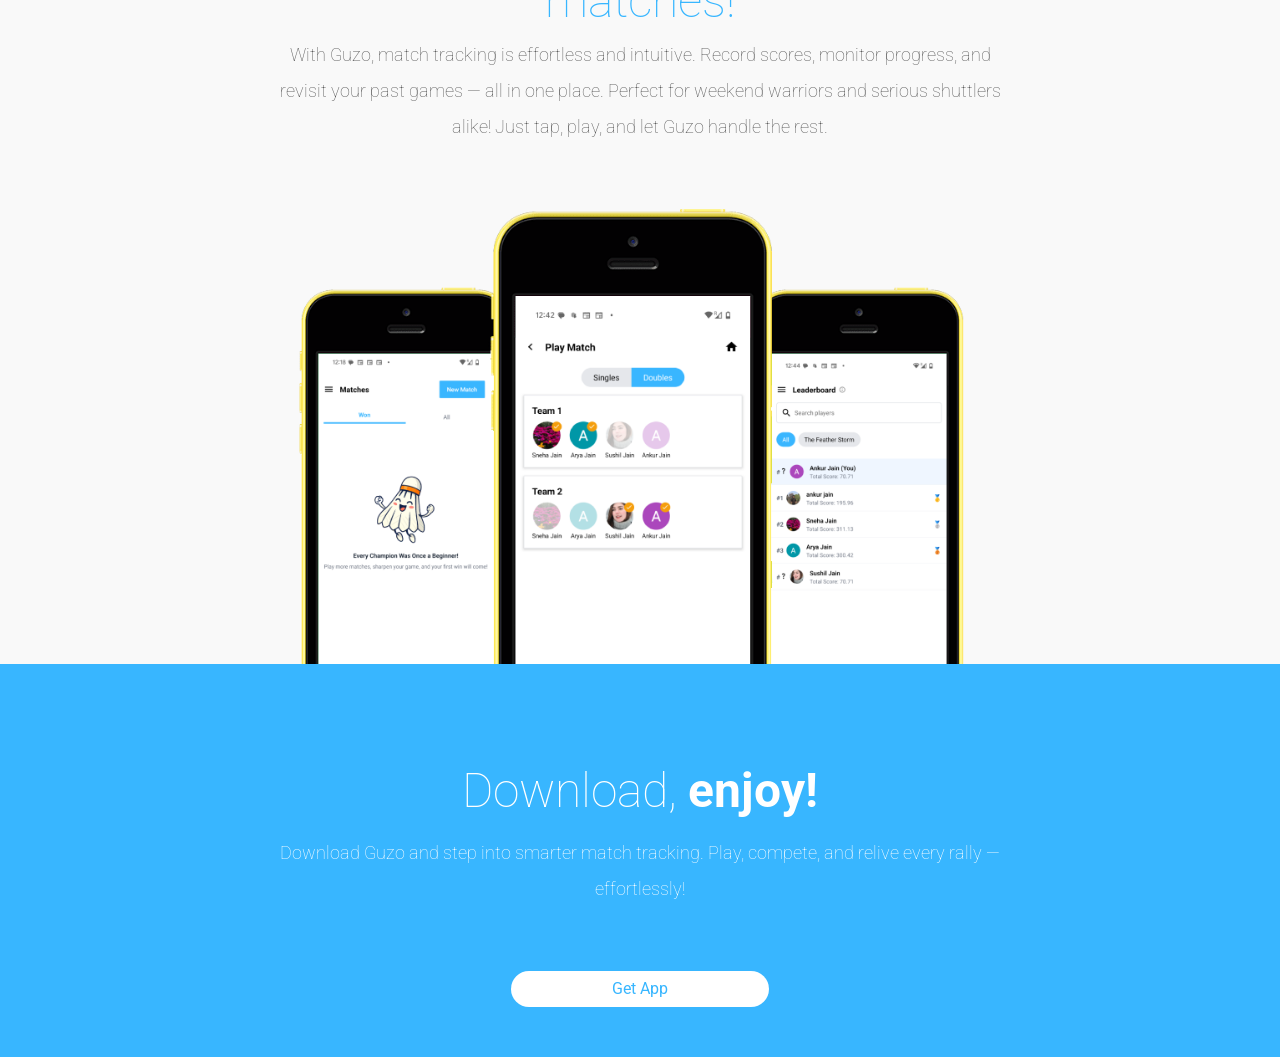
==== commit 6779a378: "Fixing closed test modal style" ====
--- a/index.html
+++ b/index.html
@@ -95,8 +95,8 @@
                                     </div>
                                 </div>
                             </a>
-                            <!-- <div class="download-app ml-4">
-                                <a href="https://play.google.com/store/apps/details?id=com.guzo_expo_user.guzo" class="text-white">
+                            <div class="download-app ml-4">
+                                <a href="#" class="text-white" data-toggle="modal" data-target="#betaModal">
                                     <div class="playstore">
                                         <div
                                             class="card border-white rounded bg-blue d-flex flex-row align-items-center px-2 text-center">
@@ -115,51 +115,39 @@
                                         </div>
                                     </div>
                                 </a>
-                            </div> -->
-                            <!-- Google Play Button with Modal Trigger -->
-                            <div class="download-app ml-4">
-                                <button class="btn text-white bg-blue" data-toggle="modal" data-target="#betaModal">
-                                <div class="playstore card border-white rounded d-flex flex-row align-items-center px-2 text-center">
-                                    <div class="icon float-left align-items-center">
-                                    <svg width="2rem" height="2rem" viewBox="0 0 16 16"
-                                        class="bi bi-play-fill" fill="#ffffff"
-                                        xmlns="http://www.w3.org/2000/svg">
-                                        <path d="M11.596 8.697l-6.363 3.692c-.54.313-1.233-.066-1.233-.697V4.308c0-.63.692-1.01 1.233-.696l6.363 3.692a.802.802 0 0 1 0 1.393z"/>
-                                    </svg>
-                                    </div>
-                                    <div class="content float-right ml-1">
-                                    <small>Closed Beta</small>
-                                    <h5>Join & Install</h5>
-                                    </div>
-                                </div>
-                                </button>
                             </div>
-                            
-                            <!-- Modal -->
                             <div class="modal fade" id="betaModal" tabindex="-1" aria-hidden="true">
                                 <div class="modal-dialog modal-dialog-centered">
-                                <div class="modal-content p-4 text-center">
-                                    <h4 class="mb-3">Guzo Android Beta</h4>
-                                    <p>
-                                    Our Android app is currently in <b>closed testing</b>.  
-                                    To install, please follow these steps:
-                                    </p>
-                                    <ol class="text-left">
-                                    <li>
-                                        Join our 
-                                        <a href="https://groups.google.com/g/guzo-betatesters" target="_blank">
-                                        Google Beta Group
-                                        </a>
-                                    </li>
-                                    <li>
-                                        After joining, click below to install from Play Store
-                                    </li>
-                                    </ol>
-                                    <a href="https://play.google.com/store/apps/details?id=com.guzo_expo_user.guzo"
-                                    target="_blank" class="btn btn-primary mt-3">Go to Play Store</a>
+                                  <div class="modal-content beta-modal">
+                                    <!-- Header -->
+                                    <div class="modal-header bg-white border-bottom">
+                                      <div class="modal-title">Join Closed Testing</div>
+                                      <button type="button" class="close" data-dismiss="modal">&times;</button>
+                                    </div>
+                              
+                                    <!-- Body -->
+                                    <div class="modal-body text-left">
+                                      <div>
+                                        Our Android app is currently in <b>closed testing</b>.  
+                                        To install, please follow these steps:
+                                      </div>
+                                      <br/>
+                                        <div>
+                                            1. Join our 
+                                            <a href="https://groups.google.com/g/guzo-betatesters" target="_blank" class="text-primary">
+                                            Google Beta Group
+                                            </a>
+                                        </div>
+                                        <div>
+                                            2. After joining, install from 
+                                            <a href="https://play.google.com/store/apps/details?id=com.guzo_expo_user.guzo" target="_blank" class="text-primary">
+                                              Google Play Store
+                                            </a>
+                                        </div>
+                                    </div>
+                                  </div>
                                 </div>
-                                </div>
-                            </div>
+                              </div>
                         </div>
                     </div>
                 </div>
--- a/style.css
+++ b/style.css
@@ -168,6 +168,33 @@
     background: #f9f9f9 !important;
 }
 
+.beta-modal {
+    border-radius: 12px;
+    overflow: hidden;
+  }
+  .beta-modal .modal-header {
+    padding: 0.8rem 1.3rem;
+  }
+  .beta-modal .modal-title {
+    color: #000;
+    font-size: 1rem !important;
+  }
+  .beta-modal .close {
+    color: #000;
+    opacity: 0.6;
+  }
+  .beta-modal .modal-body {
+    color: #000;
+    padding: 1.5rem;
+    font-size: 1rem !important;
+  }
+  .beta-modal .modal-body a {
+    text-decoration: none;
+  }
+  .beta-modal .modal-body a:hover {
+    text-decoration: underline;
+  }
+
 /* Custom Button */
 .get-app {
     padding: 0.3125rem 1.875rem !important;
